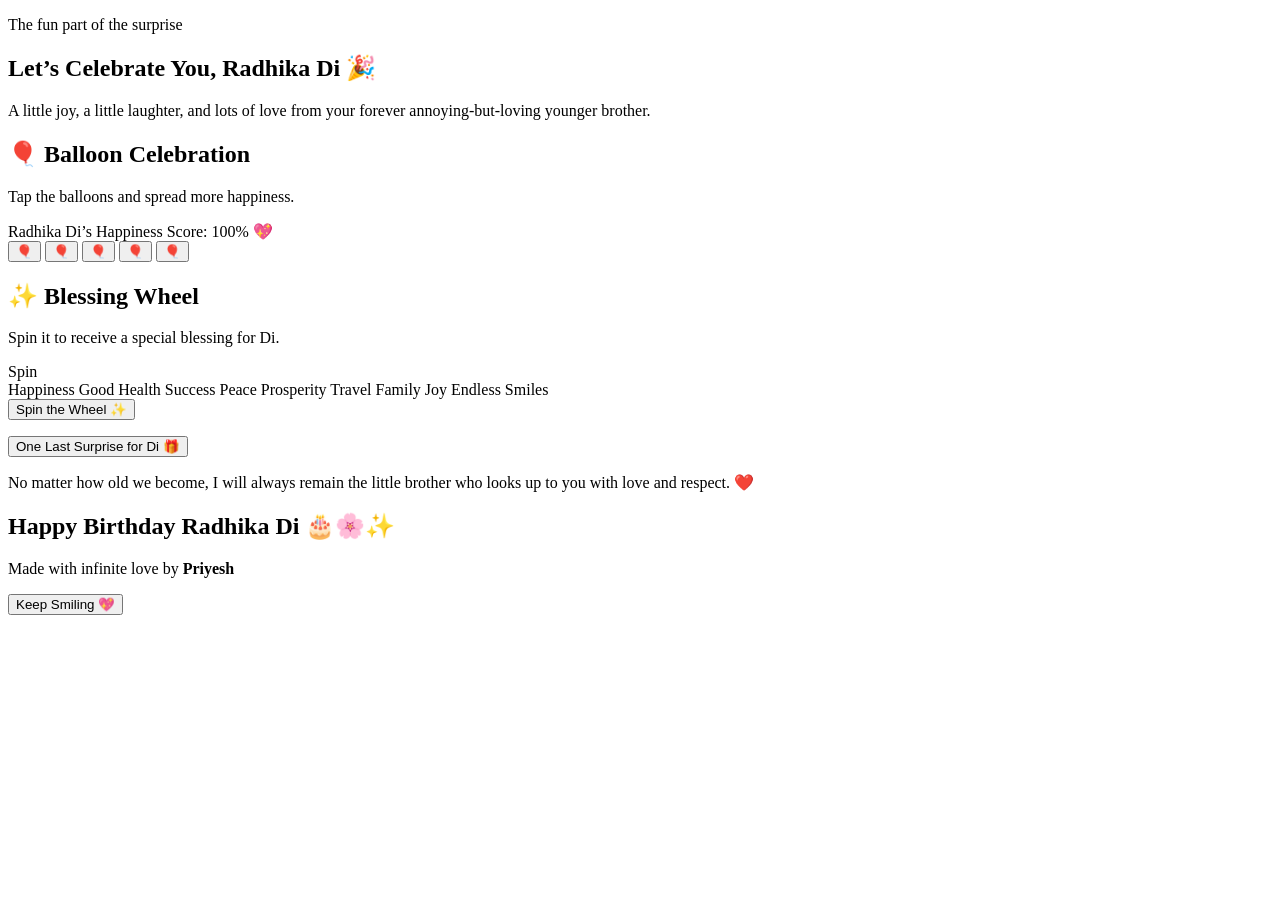
==== celebration.html @ 7d95f405 "Create celebration.html" ====
<!DOCTYPE html>
<html lang="en">
<head>
  <meta charset="UTF-8" />
  <meta name="viewport" content="width=device-width, initial-scale=1.0" />
  <title>Celebrate Radhika Di 🎈✨</title>

  <link rel="preconnect" href="https://fonts.googleapis.com" />
  <link rel="preconnect" href="https://fonts.gstatic.com" crossorigin />
  <link href="https://fonts.googleapis.com/css2?family=Inter:wght@300;400;500;600&family=Poppins:wght@400;500;600;700;800&family=Caveat:wght@500;700&display=swap" rel="stylesheet" />

  <link rel="stylesheet" href="style.css" />
</head>
<body class="celebration-page">
  <div class="celebration-background"></div>

  <main class="celebration-main">
    <section class="celebration-hero fade-up">
      <p class="section-tag">The fun part of the surprise</p>
      <h1>Let’s Celebrate You, Radhika Di 🎉</h1>
      <p>
        A little joy, a little laughter, and lots of love from your forever
        annoying-but-loving younger brother.
      </p>
    </section>

    <section class="balloon-section glass-card fade-up">
      <div class="section-heading">
        <h2>🎈 Balloon Celebration</h2>
        <p>Tap the balloons and spread more happiness.</p>
      </div>

      <div class="score-board" id="scoreBoard">
        Radhika Di’s Happiness Score: <span id="scoreValue">100</span>% 💖
      </div>

      <div class="balloon-area" id="balloonArea">
        <button class="balloon balloon-pink">🎈</button>
        <button class="balloon balloon-gold">🎈</button>
        <button class="balloon balloon-rose">🎈</button>
        <button class="balloon balloon-peach">🎈</button>
        <button class="balloon balloon-cream">🎈</button>
      </div>
    </section>

    <section class="wheel-section glass-card fade-up">
      <div class="section-heading">
        <h2>✨ Blessing Wheel</h2>
        <p>Spin it to receive a special blessing for Di.</p>
      </div>

      <div class="wheel-wrapper">
        <div class="wheel-pointer"></div>

        <div class="blessing-wheel" id="blessingWheel">
          <div class="wheel-center">Spin</div>

          <span class="wheel-label label-1">Happiness</span>
          <span class="wheel-label label-2">Good Health</span>
          <span class="wheel-label label-3">Success</span>
          <span class="wheel-label label-4">Peace</span>
          <span class="wheel-label label-5">Prosperity</span>
          <span class="wheel-label label-6">Travel</span>
          <span class="wheel-label label-7">Family Joy</span>
          <span class="wheel-label label-8">Endless Smiles</span>
        </div>
      </div>

      <button class="spin-button" id="spinWheelButton">
        Spin the Wheel ✨
      </button>

      <p class="wheel-result" id="wheelResult"></p>
    </section>

    <section class="final-surprise-section fade-up">
      <button class="surprise-button" id="finalSurpriseButton">
        One Last Surprise for Di 🎁
      </button>
    </section>
  </main>

  <div class="final-overlay" id="finalOverlay">
    <div class="overlay-hearts" id="overlayHearts"></div>

    <div class="final-card glass-card">
      <p class="overlay-message">
        No matter how old we become, I will always remain the little brother
        who looks up to you with love and respect. ❤️
      </p>

      <h2>Happy Birthday Radhika Di 🎂🌸✨</h2>

      <p class="overlay-signature">
        Made with infinite love by <strong>Priyesh</strong>
      </p>

      <button class="close-overlay" id="closeOverlayButton">
        Keep Smiling 💖
      </button>
    </div>
  </div>

  <script src="script.js"></script>
</body>
</html>
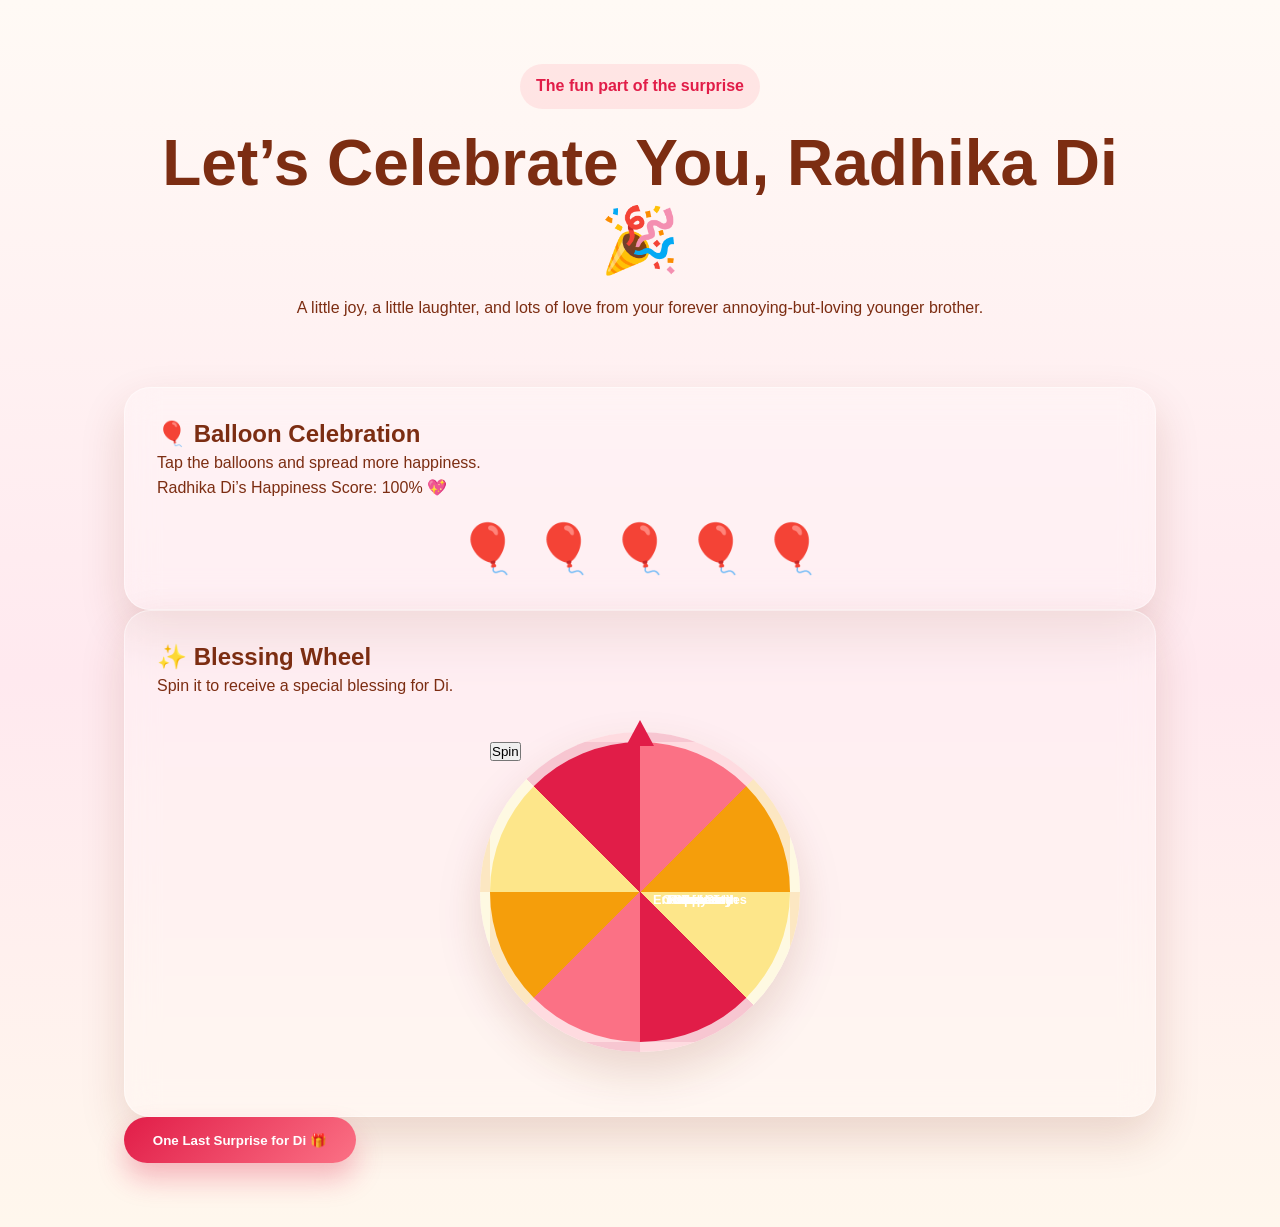
==== commit da77159c: "Updating celebration.html" ====
--- a/celebration.html
+++ b/celebration.html
@@ -43,35 +43,33 @@
       </div>
     </section>
 
-    <section class="wheel-section glass-card fade-up">
-      <div class="section-heading">
-        <h2>✨ Blessing Wheel</h2>
-        <p>Spin it to receive a special blessing for Di.</p>
-      </div>
+   <section class="wheel-section glass-card fade-up">
+  <div class="section-heading">
+    <h2>✨ Blessing Wheel</h2>
+    <p>Spin it to receive a special blessing for Di.</p>
+  </div>
 
-      <div class="wheel-wrapper">
-        <div class="wheel-pointer"></div>
+  <div class="wheel-wrapper">
+    <div class="wheel-pointer"></div>
 
-        <div class="blessing-wheel" id="blessingWheel">
-          <div class="wheel-center">Spin</div>
+    <div class="blessing-wheel" id="blessingWheel">
+      <div class="wheel-label l1">Happiness</div>
+      <div class="wheel-label l2">Good Health</div>
+      <div class="wheel-label l3">Success</div>
+      <div class="wheel-label l4">Peace</div>
+      <div class="wheel-label l5">Prosperity</div>
+      <div class="wheel-label l6">Travel</div>
+      <div class="wheel-label l7">Family Joy</div>
+      <div class="wheel-label l8">Endless Smiles</div>
 
-          <span class="wheel-label label-1">Happiness</span>
-          <span class="wheel-label label-2">Good Health</span>
-          <span class="wheel-label label-3">Success</span>
-          <span class="wheel-label label-4">Peace</span>
-          <span class="wheel-label label-5">Prosperity</span>
-          <span class="wheel-label label-6">Travel</span>
-          <span class="wheel-label label-7">Family Joy</span>
-          <span class="wheel-label label-8">Endless Smiles</span>
-        </div>
-      </div>
+      <button class="wheel-center-btn" id="spinWheelButton">
+        Spin
+      </button>
+    </div>
+  </div>
 
-      <button class="spin-button" id="spinWheelButton">
-        Spin the Wheel ✨
-      </button>
-
-      <p class="wheel-result" id="wheelResult"></p>
-    </section>
+  <p class="wheel-result" id="wheelResult"></p>
+</section>
 
     <section class="final-surprise-section fade-up">
       <button class="surprise-button" id="finalSurpriseButton">
--- a/style.css
+++ b/style.css
@@ -0,0 +1,647 @@
+:root {
+  --cream: #fff7ed;
+  --cream-strong: #ffedd5;
+  --rose: #e11d48;
+  --rose-soft: #fb7185;
+  --gold: #f59e0b;
+  --brown: #7c2d12;
+  --brown-soft: #9a3412;
+  --white: #ffffff;
+  --shadow: 0 20px 45px rgba(124, 45, 18, 0.16);
+  --glass: rgba(255, 255, 255, 0.22);
+  --glass-border: rgba(255, 255, 255, 0.45);
+}
+
+* {
+  margin: 0;
+  padding: 0;
+  box-sizing: border-box;
+}
+
+html {
+  scroll-behavior: smooth;
+}
+
+body {
+  font-family: "Inter", sans-serif;
+  background: linear-gradient(180deg, #fffaf5 0%, #ffe9ef 55%, #fff7ed 100%);
+  color: var(--brown);
+  min-height: 100vh;
+  overflow-x: hidden;
+}
+
+h1,
+h2,
+h3 {
+  font-family: "Poppins", sans-serif;
+  line-height: 1.2;
+  color: var(--brown);
+}
+
+p {
+  line-height: 1.8;
+}
+
+.handwritten {
+  font-family: "Caveat", cursive;
+  font-size: 1.6rem;
+  color: var(--rose);
+  margin-bottom: 0.8rem;
+}
+
+/* ================= LAYOUT ================= */
+.hero,
+.memories-main,
+.celebration-main {
+  width: min(100%, 1080px);
+  margin: auto;
+  padding: 4rem 1.5rem;
+}
+
+.hero {
+  text-align: center;
+}
+
+.memory-hero,
+.celebration-hero {
+  text-align: center;
+  margin-bottom: 4rem;
+}
+
+.hero h1,
+.memory-hero h1,
+.celebration-hero h1 {
+  font-size: clamp(2.5rem, 5vw, 4.5rem);
+  margin-bottom: 1rem;
+}
+
+.subtitle {
+  max-width: 650px;
+  margin: auto;
+  font-size: 1.1rem;
+}
+
+.section-tag {
+  display: inline-block;
+  padding: 0.5rem 1rem;
+  border-radius: 999px;
+  background: rgba(251, 113, 133, 0.14);
+  color: var(--rose);
+  font-weight: 700;
+  margin-bottom: 1rem;
+}
+
+/* ================= ANIMATIONS ================= */
+.fade-up {
+  animation: fadeUp 0.9s ease both;
+}
+
+@keyframes fadeUp {
+  from {
+    opacity: 0;
+    transform: translateY(30px);
+  }
+
+  to {
+    opacity: 1;
+    transform: translateY(0);
+  }
+}
+
+/* ================= PARTICLES ================= */
+.particles {
+  position: fixed;
+  inset: 0;
+  overflow: hidden;
+  pointer-events: none;
+}
+
+.particles span {
+  position: absolute;
+  bottom: -40px;
+  width: 10px;
+  height: 10px;
+  border-radius: 50%;
+  background: rgba(245, 158, 11, 0.45);
+  animation: floatParticle linear infinite;
+}
+
+.particles span:nth-child(1) { left: 8%; animation-duration: 9s; }
+.particles span:nth-child(2) { left: 18%; animation-duration: 11s; }
+.particles span:nth-child(3) { left: 32%; animation-duration: 10s; }
+.particles span:nth-child(4) { left: 46%; animation-duration: 13s; }
+.particles span:nth-child(5) { left: 58%; animation-duration: 12s; }
+.particles span:nth-child(6) { left: 70%; animation-duration: 15s; }
+.particles span:nth-child(7) { left: 84%; animation-duration: 10s; }
+.particles span:nth-child(8) { left: 92%; animation-duration: 14s; }
+
+@keyframes floatParticle {
+  0% {
+    transform: translateY(0) scale(0.8);
+    opacity: 0;
+  }
+
+  10% {
+    opacity: 1;
+  }
+
+  100% {
+    transform: translateY(-110vh) scale(1.2);
+    opacity: 0;
+  }
+}
+
+/* ================= CAKE ================= */
+/* ================= BEAUTIFUL REALISTIC CAKE ================= */
+.cake-wrapper {
+  margin: 4rem auto 2rem;
+  display: flex;
+  justify-content: center;
+  position: relative;
+}
+
+.cake-container {
+  position: relative;
+  width: 300px;
+  height: 390px;
+  cursor: pointer;
+  animation: cakeFloat 3.5s ease-in-out infinite;
+  transition: transform 0.25s ease;
+}
+
+.cake-container:hover {
+  transform: scale(1.06);
+}
+
+.cake-container:active {
+  transform: scale(0.95);
+}
+
+@keyframes cakeFloat {
+  0%,
+  100% {
+    transform: translateY(0);
+  }
+
+  50% {
+    transform: translateY(-14px);
+  }
+}
+
+.cake-shadow {
+  position: absolute;
+  bottom: 0;
+  left: 50%;
+  transform: translateX(-50%);
+  width: 240px;
+  height: 28px;
+  background: rgba(124, 45, 18, 0.18);
+  filter: blur(18px);
+  border-radius: 50%;
+}
+
+.cake {
+  position: absolute;
+  left: 50%;
+  transform: translateX(-50%);
+  border-radius: 24px;
+  background: linear-gradient(
+    180deg,
+    #fffefb 0%,
+    #fff1e6 35%,
+    #ffd7c2 70%,
+    #f5c0a0 100%
+  );
+  box-shadow:
+    inset 0 -12px 0 rgba(124, 45, 18, 0.08),
+    inset 0 8px 0 rgba(255, 255, 255, 0.55),
+    0 18px 32px rgba(124, 45, 18, 0.22);
+}
+
+.cake-top {
+  width: 150px;
+  height: 68px;
+  top: 92px;
+}
+
+.cake-middle {
+  width: 205px;
+  height: 86px;
+  top: 170px;
+}
+
+.cake-bottom {
+  width: 258px;
+  height: 108px;
+  top: 272px;
+}
+
+.cake::before {
+  content: "";
+  position: absolute;
+  top: -8px;
+  left: 10px;
+  right: 10px;
+  height: 16px;
+  border-radius: 999px;
+  background: linear-gradient(180deg, #fff 0%, #ffe4ec 100%);
+  box-shadow: 0 4px 10px rgba(251, 113, 133, 0.25);
+}
+
+.cake::after {
+  content: "";
+  position: absolute;
+  top: 8px;
+  left: 0;
+  width: 100%;
+  height: 22px;
+  background: radial-gradient(circle at 10px 0, #fb7185 8px, transparent 9px) repeat-x;
+  background-size: 26px 22px;
+  opacity: 0.9;
+}
+
+.cake-board {
+  position: absolute;
+  bottom: -16px;
+  left: 50%;
+  transform: translateX(-50%);
+  width: 300px;
+  height: 22px;
+  border-radius: 999px;
+  background: linear-gradient(180deg, #fcd34d 0%, #f59e0b 100%);
+  box-shadow: 0 10px 22px rgba(245, 158, 11, 0.35);
+}
+
+.candle {
+  position: absolute;
+  top: 20px;
+  left: 50%;
+  transform: translateX(-50%);
+  width: 18px;
+  height: 82px;
+  border-radius: 999px;
+  background: repeating-linear-gradient(
+    45deg,
+    #ffffff,
+    #ffffff 8px,
+    #f59e0b 8px,
+    #f59e0b 16px
+  );
+  box-shadow: 0 4px 12px rgba(245, 158, 11, 0.22);
+}
+
+.flame {
+  position: absolute;
+  top: -28px;
+  left: 50%;
+  width: 28px;
+  height: 42px;
+  transform: translateX(-50%);
+  border-radius: 50%;
+  background: radial-gradient(circle, #fff7b0 0%, #ffd34d 38%, #fb923c 78%);
+  filter: drop-shadow(0 0 16px rgba(245, 158, 11, 0.9));
+  animation: flicker 0.18s ease-in-out infinite alternate;
+}
+
+.flame.sparkle {
+  transform: translateX(-50%) scale(1.35);
+  filter: drop-shadow(0 0 28px rgba(245, 158, 11, 1));
+}
+
+@keyframes flicker {
+  from {
+    transform: translateX(-50%) rotate(-2deg);
+  }
+
+  to {
+    transform: translateX(-50%) rotate(2deg);
+  }
+}
+
+/* ================= BUTTONS ================= */
+.next-page-wrapper {
+  margin-top: 2rem;
+  opacity: 0;
+  transform: translateY(12px);
+  transition: all 0.5s ease;
+}
+
+.next-page-wrapper.show {
+  opacity: 1;
+  transform: translateY(0);
+}
+
+.next-button,
+.spin-button,
+.surprise-button,
+.close-overlay {
+  display: inline-block;
+  padding: 0.95rem 1.8rem;
+  border-radius: 999px;
+  background: linear-gradient(135deg, var(--rose), var(--rose-soft));
+  color: var(--white);
+  text-decoration: none;
+  font-weight: 700;
+  border: none;
+  cursor: pointer;
+  transition: transform 0.2s ease, box-shadow 0.2s ease;
+  box-shadow: 0 16px 28px rgba(225, 29, 72, 0.28);
+}
+
+.next-button:hover,
+.spin-button:hover,
+.surprise-button:hover,
+.close-overlay:hover {
+  transform: translateY(-3px);
+  box-shadow: 0 22px 36px rgba(225, 29, 72, 0.34);
+}
+
+/* ================= CONFETTI & HEARTS ================= */
+.confetti-container,
+.hearts-container,
+.overlay-hearts {
+  position: fixed;
+  inset: 0;
+  overflow: hidden;
+  pointer-events: none;
+}
+
+.confetti-piece {
+  position: absolute;
+  top: -10px;
+  width: 10px;
+  height: 18px;
+  border-radius: 4px;
+  animation: confettiFall linear forwards;
+}
+
+@keyframes confettiFall {
+  to {
+    transform: translateY(110vh) rotate(720deg);
+    opacity: 0;
+  }
+}
+
+.heart-float {
+  position: absolute;
+  bottom: -24px;
+  font-size: 1.3rem;
+  animation: heartRise linear forwards;
+}
+
+@keyframes heartRise {
+  to {
+    transform: translateY(-115vh);
+    opacity: 0;
+  }
+}
+
+/* ================= GLASS CARD ================= */
+.glass-card {
+  background: var(--glass);
+  border: 1px solid var(--glass-border);
+  backdrop-filter: blur(16px);
+  -webkit-backdrop-filter: blur(16px);
+  border-radius: 26px;
+  padding: 2rem;
+  box-shadow: var(--shadow);
+}
+
+/* ================= PHOTO SECTION ================= */
+.di-photo-section {
+  margin: 3rem 0 4rem;
+}
+
+.di-photo-card {
+  display: grid;
+  grid-template-columns: 280px 1fr;
+  gap: 2rem;
+  align-items: center;
+  text-align: left;
+}
+
+.photo-frame {
+  width: 100%;
+  max-width: 280px;
+  aspect-ratio: 1;
+  padding: 10px;
+  border-radius: 26px;
+  background: linear-gradient(135deg, #fb7185, #f59e0b, #fde68a);
+  margin: auto;
+  box-shadow: 0 20px 40px rgba(225, 29, 72, 0.18);
+}
+
+.di-photo {
+  width: 100%;
+  height: 100%;
+  object-fit: cover;
+  border-radius: 18px;
+  display: block;
+}
+
+/* ================= TIMELINE ================= */
+.timeline-section {
+  display: grid;
+  gap: 1.5rem;
+  margin: 3rem 0;
+}
+
+.timeline-card {
+  text-align: left;
+}
+
+.timeline-card h3 {
+  margin-bottom: 0.6rem;
+  color: var(--rose);
+}
+
+/* ================= LETTER ================= */
+.letter-section {
+  text-align: left;
+  margin-top: 2rem;
+}
+
+.typewriter-cursor {
+  display: inline-block;
+  width: 2px;
+  background: var(--rose);
+  margin-left: 2px;
+  animation: blink 0.7s infinite;
+}
+
+@keyframes blink {
+  50% { opacity: 0; }
+}
+
+.signature {
+  margin-top: 1rem;
+  font-family: "Caveat", cursive;
+  font-size: 1.6rem;
+  color: var(--rose);
+}
+
+/* ================= BALLOON GAME ================= */
+.balloon-area {
+  display: flex;
+  justify-content: center;
+  gap: 1rem;
+  flex-wrap: wrap;
+  margin-top: 1.5rem;
+}
+
+.balloon {
+  font-size: 3rem;
+  background: transparent;
+  border: none;
+  cursor: pointer;
+  animation: balloonFloat 4s ease-in-out infinite;
+  transition: transform 0.2s ease;
+}
+
+.balloon.pop {
+  transform: scale(0);
+  opacity: 0;
+}
+
+@keyframes balloonFloat {
+  0%,
+  100% { transform: translateY(0); }
+  50% { transform: translateY(-18px); }
+}
+
+/* ================= WHEEL ================= */
+.wheel-wrapper {
+  position: relative;
+  width: 320px;
+  height: 320px;
+  margin: 2rem auto;
+}
+
+.wheel-pointer {
+  position: absolute;
+  top: -12px;
+  left: 50%;
+  transform: translateX(-50%);
+  width: 0;
+  height: 0;
+  border-left: 14px solid transparent;
+  border-right: 14px solid transparent;
+  border-bottom: 26px solid var(--rose);
+  z-index: 2;
+}
+
+.blessing-wheel {
+  width: 100%;
+  height: 100%;
+  border-radius: 50%;
+  border: 10px solid rgba(255, 255, 255, 0.75);
+  background: conic-gradient(
+    #fb7185 0deg 45deg,
+    #f59e0b 45deg 90deg,
+    #fde68a 90deg 135deg,
+    #e11d48 135deg 180deg,
+    #fb7185 180deg 225deg,
+    #f59e0b 225deg 270deg,
+    #fde68a 270deg 315deg,
+    #e11d48 315deg 360deg
+  );
+  position: relative;
+  transition: transform 4s cubic-bezier(0.2, 0.9, 0.25, 1);
+  box-shadow: var(--shadow);
+}
+
+.wheel-center {
+  position: absolute;
+  inset: 50% auto auto 50%;
+  transform: translate(-50%, -50%);
+  width: 90px;
+  height: 90px;
+  border-radius: 50%;
+  background: rgba(255, 255, 255, 0.92);
+  display: grid;
+  place-items: center;
+  font-weight: 800;
+  color: var(--brown);
+}
+
+.wheel-label {
+  position: absolute;
+  left: 50%;
+  top: 50%;
+  width: 120px;
+  text-align: center;
+  transform-origin: center -110px;
+  font-size: 0.8rem;
+  font-weight: 700;
+  color: var(--white);
+}
+
+.label-1 { transform: translate(-50%, -50%) rotate(0deg); }
+.label-2 { transform: translate(-50%, -50%) rotate(45deg); }
+.label-3 { transform: translate(-50%, -50%) rotate(90deg); }
+.label-4 { transform: translate(-50%, -50%) rotate(135deg); }
+.label-5 { transform: translate(-50%, -50%) rotate(180deg); }
+.label-6 { transform: translate(-50%, -50%) rotate(225deg); }
+.label-7 { transform: translate(-50%, -50%) rotate(270deg); }
+.label-8 { transform: translate(-50%, -50%) rotate(315deg); }
+
+/* ================= FINAL OVERLAY ================= */
+.final-overlay {
+  position: fixed;
+  inset: 0;
+  display: grid;
+  place-items: center;
+  padding: 1.5rem;
+  background: rgba(32, 16, 11, 0.72);
+  opacity: 0;
+  visibility: hidden;
+  transition: opacity 0.35s ease, visibility 0.35s ease;
+  z-index: 100;
+}
+
+.final-overlay.show {
+  opacity: 1;
+  visibility: visible;
+}
+
+.final-card {
+  width: min(100%, 620px);
+  text-align: center;
+}
+
+/* ================= RESPONSIVE ================= */
+@media (max-width: 768px) {
+  .hero,
+  .memories-main,
+  .celebration-main {
+    padding: 3rem 1rem;
+  }
+
+  .di-photo-card {
+    grid-template-columns: 1fr;
+    text-align: center;
+  }
+
+  .cake-container {
+    transform: scale(0.9);
+  }
+
+  .glass-card {
+    padding: 1.5rem;
+  }
+
+  .wheel-wrapper {
+    width: 280px;
+    height: 280px;
+  }
+
+  .wheel-label {
+    width: 100px;
+    transform-origin: center -95px;
+    font-size: 0.72rem;
+  }
+
+  .balloon {
+    font-size: 2.6rem;
+  }
+}
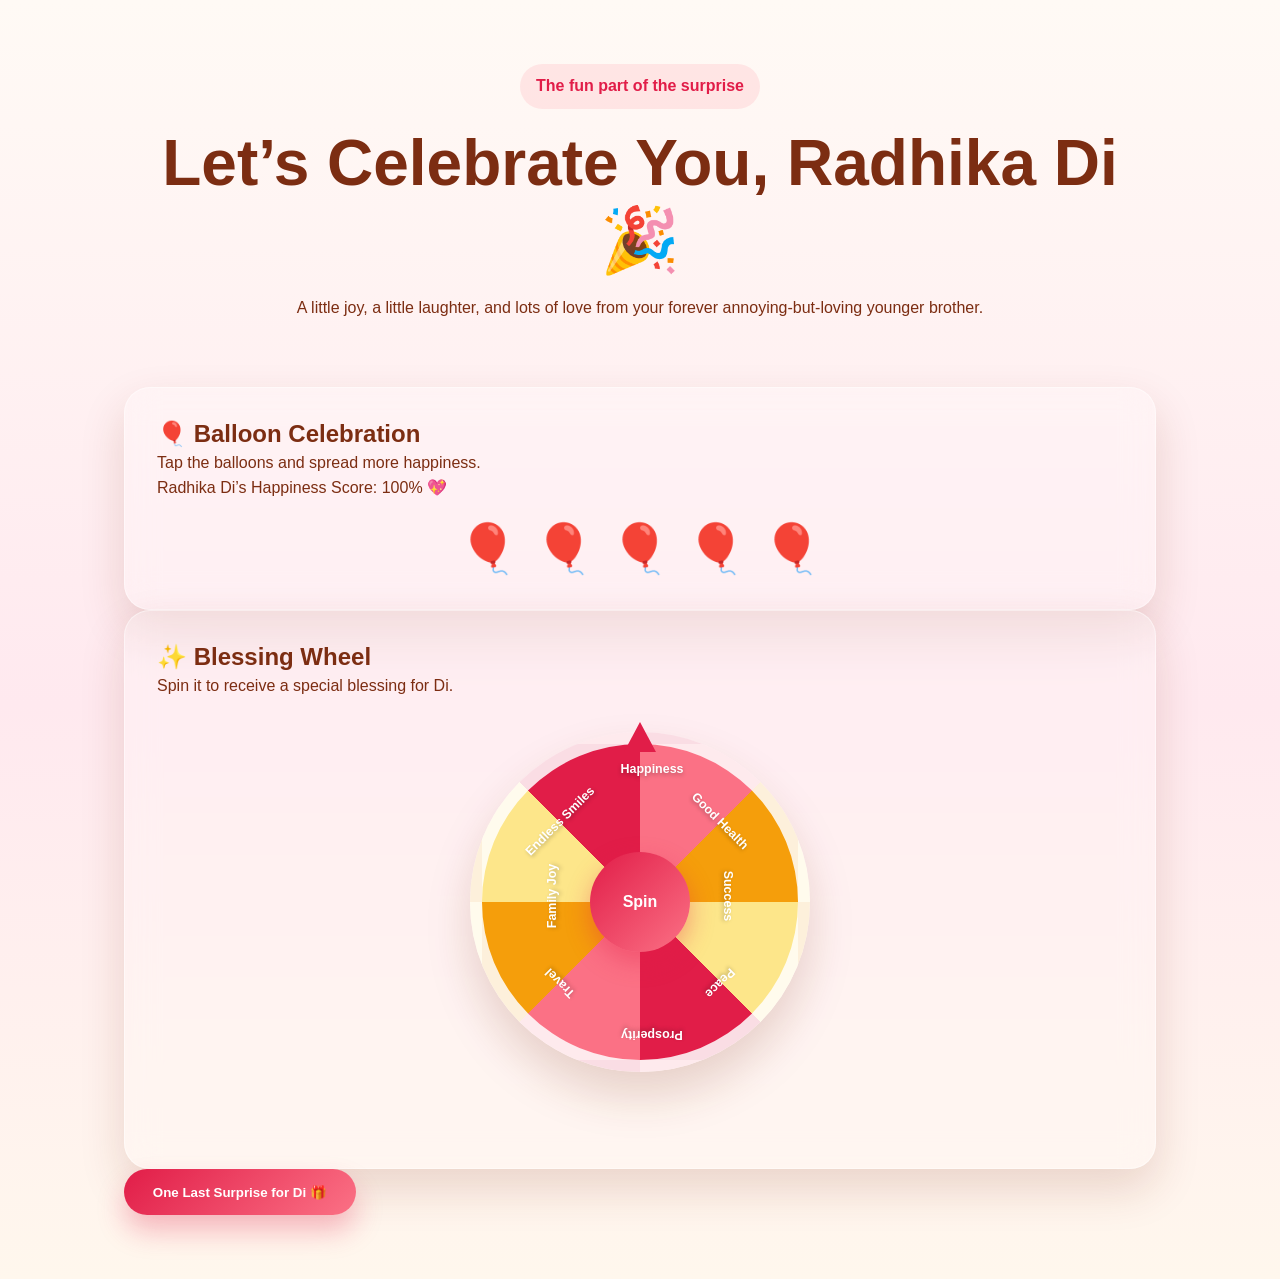
==== commit 8214f748: "Updating music in  celebration.html" ====
--- a/celebration.html
+++ b/celebration.html
@@ -12,6 +12,9 @@
   <link rel="stylesheet" href="style.css" />
 </head>
 <body class="celebration-page">
+  <audio id="pageSong" loop autoplay>
+  <source src="music.mp3" type="audio/mpeg">
+</audio>
   <div class="celebration-background"></div>
 
   <main class="celebration-main">
--- a/style.css
+++ b/style.css
@@ -510,31 +510,34 @@
 }
 
 /* ================= WHEEL ================= */
+/* ================= PERFECT BLESSING WHEEL ================= */
 .wheel-wrapper {
   position: relative;
-  width: 320px;
-  height: 320px;
+  width: 340px;
+  height: 340px;
   margin: 2rem auto;
 }
 
 .wheel-pointer {
   position: absolute;
-  top: -12px;
+  top: -10px;
   left: 50%;
   transform: translateX(-50%);
   width: 0;
   height: 0;
-  border-left: 14px solid transparent;
-  border-right: 14px solid transparent;
-  border-bottom: 26px solid var(--rose);
-  z-index: 2;
+  border-left: 16px solid transparent;
+  border-right: 16px solid transparent;
+  border-bottom: 30px solid #e11d48;
+  z-index: 10;
 }
 
 .blessing-wheel {
+  position: relative;
   width: 100%;
   height: 100%;
   border-radius: 50%;
-  border: 10px solid rgba(255, 255, 255, 0.75);
+  overflow: hidden;
+  border: 12px solid rgba(255, 255, 255, 0.85);
   background: conic-gradient(
     #fb7185 0deg 45deg,
     #f59e0b 45deg 90deg,
@@ -545,46 +548,78 @@
     #fde68a 270deg 315deg,
     #e11d48 315deg 360deg
   );
-  position: relative;
+  box-shadow: 0 24px 45px rgba(124, 45, 18, 0.18);
   transition: transform 4s cubic-bezier(0.2, 0.9, 0.25, 1);
-  box-shadow: var(--shadow);
-}
-
-.wheel-center {
-  position: absolute;
-  inset: 50% auto auto 50%;
-  transform: translate(-50%, -50%);
-  width: 90px;
-  height: 90px;
-  border-radius: 50%;
-  background: rgba(255, 255, 255, 0.92);
-  display: grid;
-  place-items: center;
-  font-weight: 800;
-  color: var(--brown);
 }
 
 .wheel-label {
   position: absolute;
-  left: 50%;
-  top: 50%;
   width: 120px;
   text-align: center;
-  transform-origin: center -110px;
-  font-size: 0.8rem;
+  font-size: 0.78rem;
   font-weight: 700;
-  color: var(--white);
-}
-
-.label-1 { transform: translate(-50%, -50%) rotate(0deg); }
-.label-2 { transform: translate(-50%, -50%) rotate(45deg); }
-.label-3 { transform: translate(-50%, -50%) rotate(90deg); }
-.label-4 { transform: translate(-50%, -50%) rotate(135deg); }
-.label-5 { transform: translate(-50%, -50%) rotate(180deg); }
-.label-6 { transform: translate(-50%, -50%) rotate(225deg); }
-.label-7 { transform: translate(-50%, -50%) rotate(270deg); }
-.label-8 { transform: translate(-50%, -50%) rotate(315deg); }
-
+  color: white;
+  text-shadow: 0 2px 4px rgba(0,0,0,0.25);
+}
+
+.l1 { top: 18px; left: 110px; }
+.l2 { top: 70px; right: 18px; transform: rotate(45deg); }
+.l3 { top: 145px; right: 10px; transform: rotate(90deg); }
+.l4 { bottom: 70px; right: 18px; transform: rotate(135deg); }
+.l5 { bottom: 18px; left: 110px; transform: rotate(180deg); }
+.l6 { bottom: 70px; left: 18px; transform: rotate(-135deg); }
+.l7 { top: 145px; left: 10px; transform: rotate(-90deg); }
+.l8 { top: 70px; left: 18px; transform: rotate(-45deg); }
+
+/* CENTER BUTTON */
+.wheel-center-btn {
+  position: absolute;
+  top: 50%;
+  left: 50%;
+  transform: translate(-50%, -50%);
+  width: 100px;
+  height: 100px;
+  border-radius: 50%;
+  border: none;
+  background: linear-gradient(135deg, #e11d48, #fb7185);
+  color: white;
+  font-weight: 800;
+  font-size: 1rem;
+  cursor: pointer;
+  z-index: 5;
+  box-shadow: 0 10px 25px rgba(225, 29, 72, 0.35);
+  transition: transform 0.2s ease;
+}
+
+.wheel-center-btn:hover {
+  transform: translate(-50%, -50%) scale(1.08);
+}
+
+.wheel-result {
+  margin-top: 1.5rem;
+  text-align: center;
+  font-weight: 600;
+  color: #e11d48;
+  min-height: 2rem;
+}
+
+@media (max-width: 768px) {
+  .wheel-wrapper {
+    width: 280px;
+    height: 280px;
+  }
+
+  .wheel-label {
+    font-size: 0.68rem;
+    width: 90px;
+  }
+
+  .wheel-center-btn {
+    width: 82px;
+    height: 82px;
+    font-size: 0.9rem;
+  }
+}
 /* ================= FINAL OVERLAY ================= */
 .final-overlay {
   position: fixed;
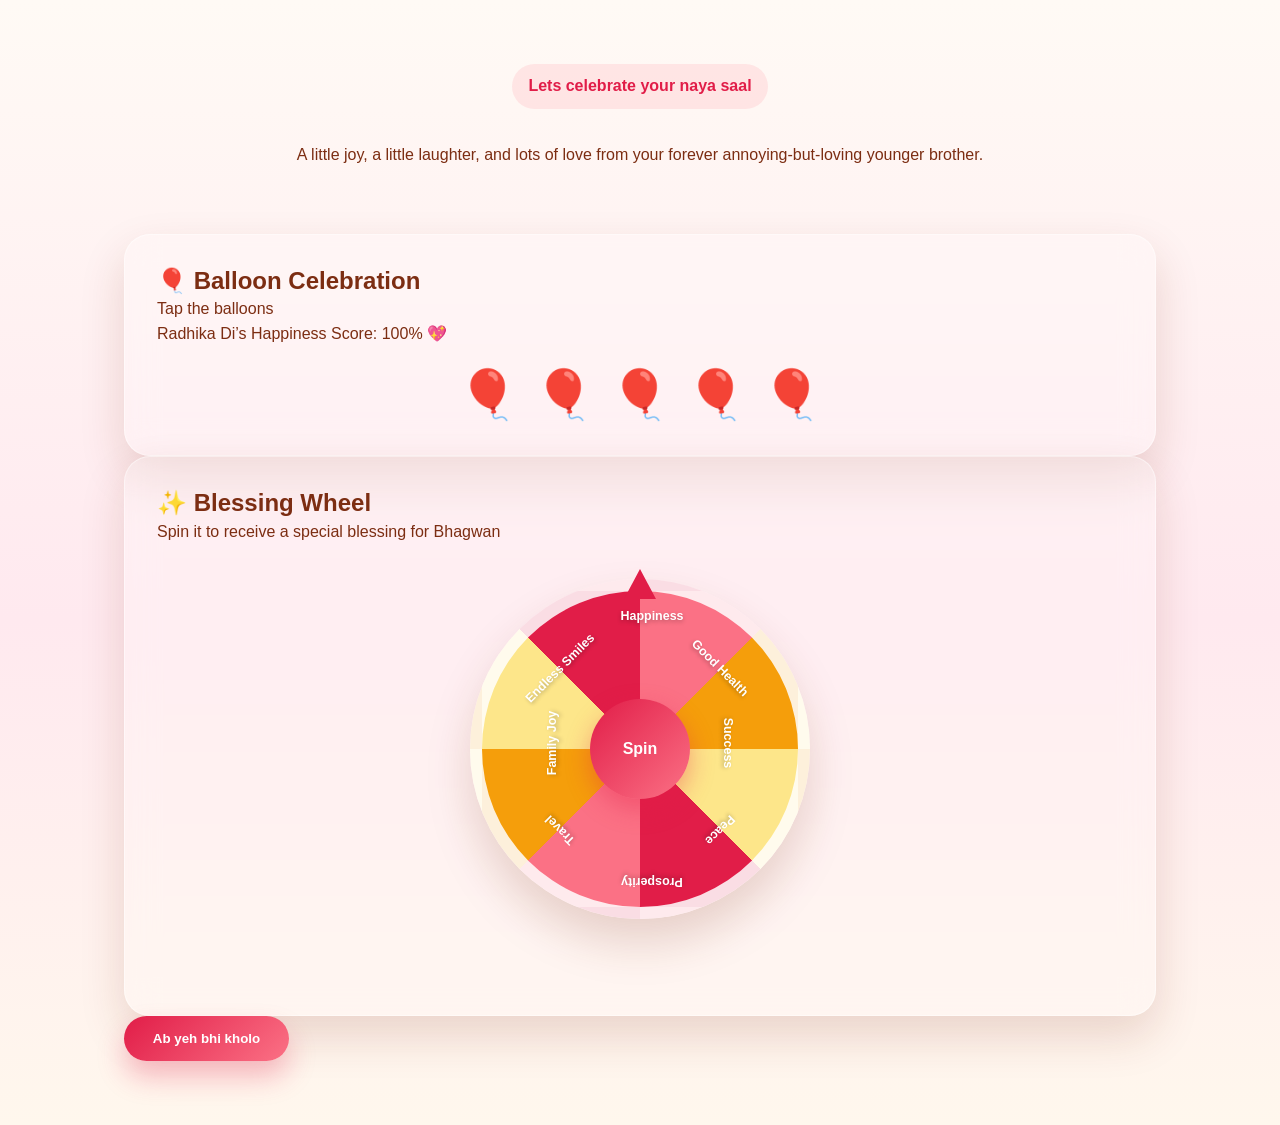
==== commit fd090c0d: "Update celebration.html" ====
--- a/celebration.html
+++ b/celebration.html
@@ -3,7 +3,7 @@
 <head>
   <meta charset="UTF-8" />
   <meta name="viewport" content="width=device-width, initial-scale=1.0" />
-  <title>Celebrate Radhika Di 🎈✨</title>
+  <title>Celebrate Karo 🎈✨</title>
 
   <link rel="preconnect" href="https://fonts.googleapis.com" />
   <link rel="preconnect" href="https://fonts.gstatic.com" crossorigin />
@@ -13,14 +13,14 @@
 </head>
 <body class="celebration-page">
   <audio id="pageSong" loop autoplay>
-  <source src="music.mp3" type="audio/mpeg">
+  <source src="music1.mp3" type="audio/mpeg">
 </audio>
   <div class="celebration-background"></div>
 
   <main class="celebration-main">
     <section class="celebration-hero fade-up">
-      <p class="section-tag">The fun part of the surprise</p>
-      <h1>Let’s Celebrate You, Radhika Di 🎉</h1>
+      <p class="section-tag">Lets celebrate your naya saal</p>
+      <h1></h1>
       <p>
         A little joy, a little laughter, and lots of love from your forever
         annoying-but-loving younger brother.
@@ -30,7 +30,7 @@
     <section class="balloon-section glass-card fade-up">
       <div class="section-heading">
         <h2>🎈 Balloon Celebration</h2>
-        <p>Tap the balloons and spread more happiness.</p>
+        <p>Tap the balloons</p>
       </div>
 
       <div class="score-board" id="scoreBoard">
@@ -49,7 +49,7 @@
    <section class="wheel-section glass-card fade-up">
   <div class="section-heading">
     <h2>✨ Blessing Wheel</h2>
-    <p>Spin it to receive a special blessing for Di.</p>
+    <p>Spin it to receive a special blessing for Bhagwan</p>
   </div>
 
   <div class="wheel-wrapper">
@@ -76,7 +76,7 @@
 
     <section class="final-surprise-section fade-up">
       <button class="surprise-button" id="finalSurpriseButton">
-        One Last Surprise for Di 🎁
+        Ab yeh bhi kholo
       </button>
     </section>
   </main>
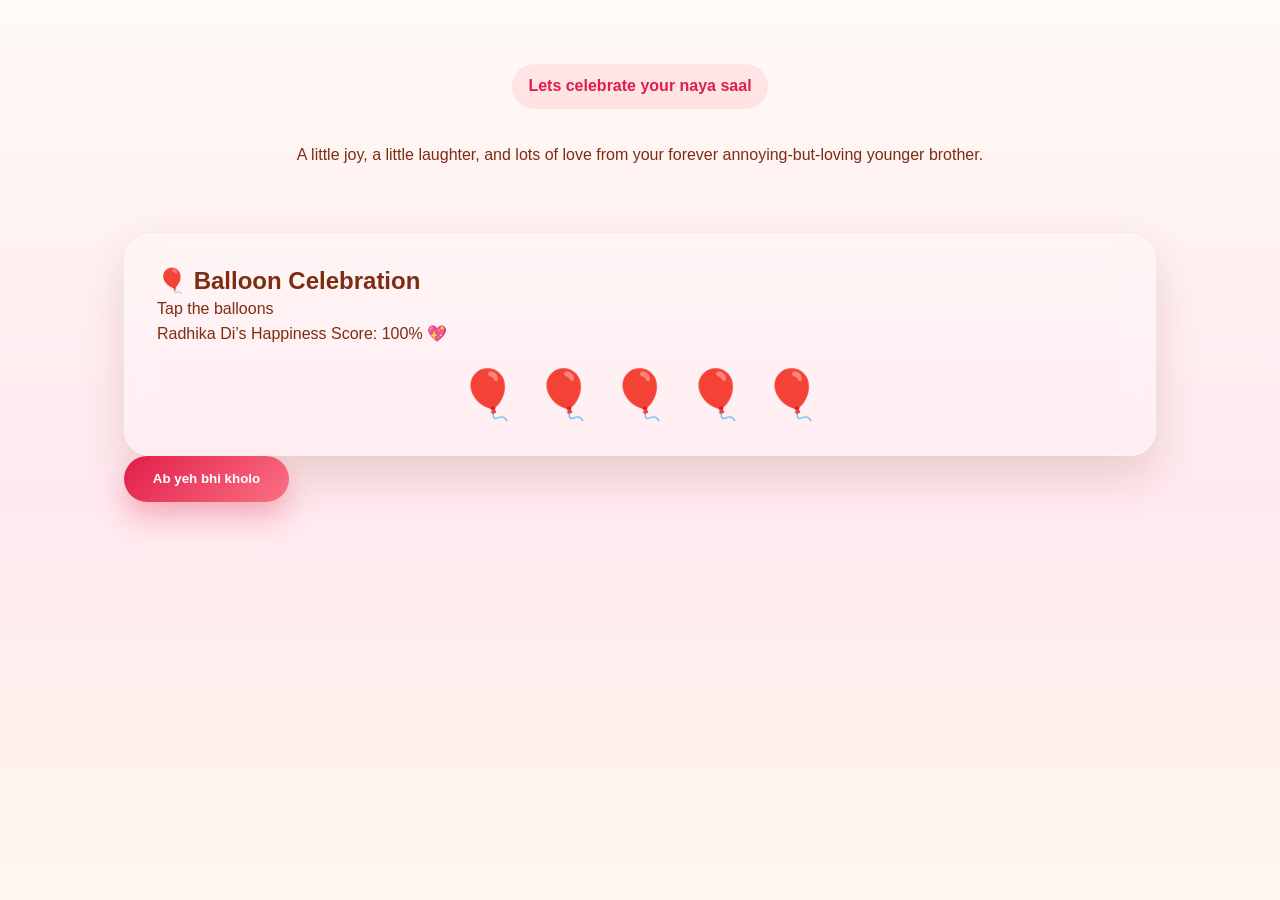
==== commit e552abf8: "maybe final celebration.html" ====
--- a/celebration.html
+++ b/celebration.html
@@ -46,33 +46,7 @@
       </div>
     </section>
 
-   <section class="wheel-section glass-card fade-up">
-  <div class="section-heading">
-    <h2>✨ Blessing Wheel</h2>
-    <p>Spin it to receive a special blessing for Bhagwan</p>
-  </div>
-
-  <div class="wheel-wrapper">
-    <div class="wheel-pointer"></div>
-
-    <div class="blessing-wheel" id="blessingWheel">
-      <div class="wheel-label l1">Happiness</div>
-      <div class="wheel-label l2">Good Health</div>
-      <div class="wheel-label l3">Success</div>
-      <div class="wheel-label l4">Peace</div>
-      <div class="wheel-label l5">Prosperity</div>
-      <div class="wheel-label l6">Travel</div>
-      <div class="wheel-label l7">Family Joy</div>
-      <div class="wheel-label l8">Endless Smiles</div>
-
-      <button class="wheel-center-btn" id="spinWheelButton">
-        Spin
-      </button>
-    </div>
-  </div>
-
-  <p class="wheel-result" id="wheelResult"></p>
-</section>
+  
 
     <section class="final-surprise-section fade-up">
       <button class="surprise-button" id="finalSurpriseButton">
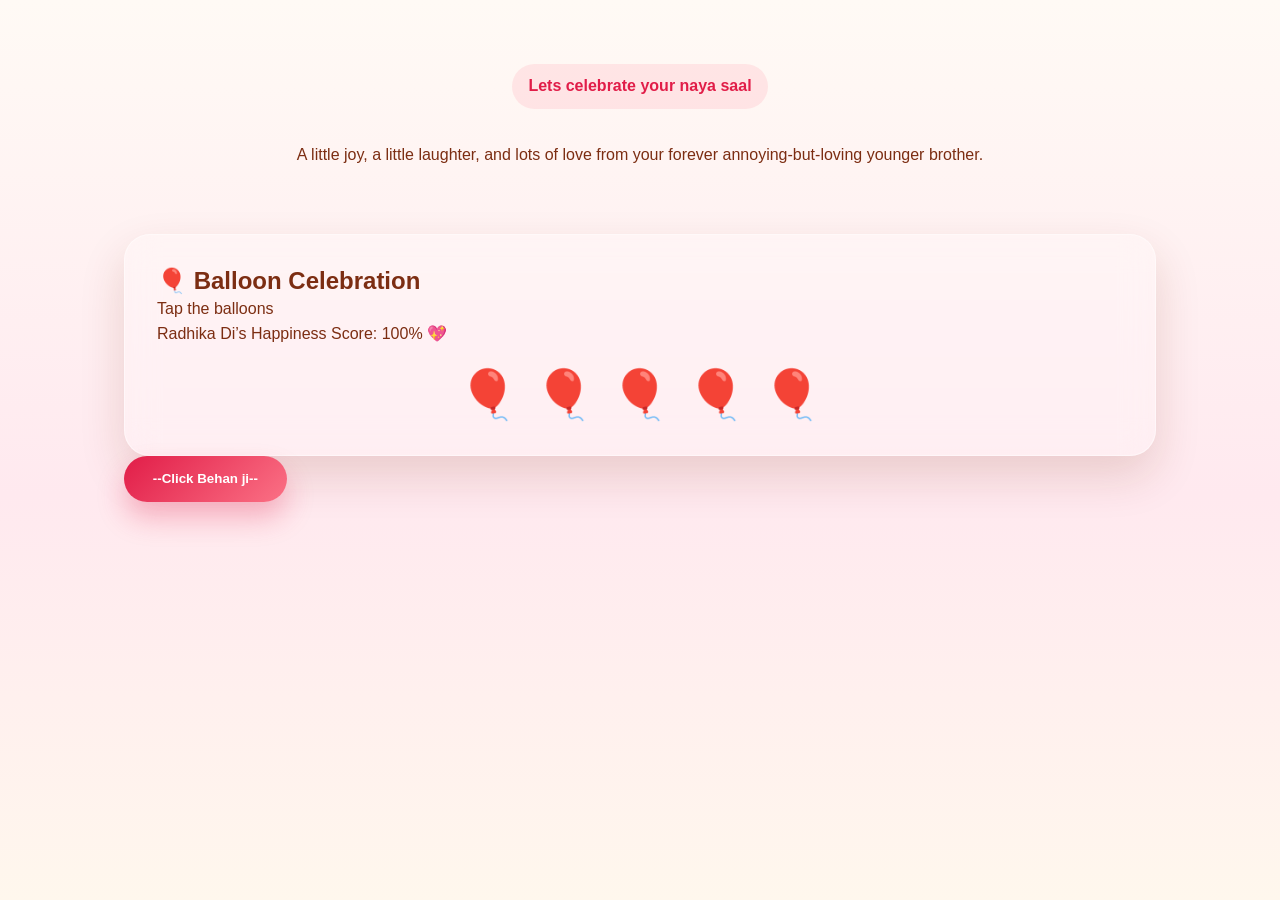
==== commit b52f94d3: "last update celebration.html" ====
--- a/celebration.html
+++ b/celebration.html
@@ -48,11 +48,11 @@
 
   
 
-    <section class="final-surprise-section fade-up">
-      <button class="surprise-button" id="finalSurpriseButton">
-        Ab yeh bhi kholo
-      </button>
-    </section>
+    <div class="final-surprise-section fade-up">
+  <button class="surprise-button" id="finalSurpriseButton">
+    --Click Behan ji--
+  </button>
+</div>
   </main>
 
   <div class="final-overlay" id="finalOverlay">
--- a/style.css
+++ b/style.css
@@ -11,7 +11,14 @@
   --glass: rgba(255, 255, 255, 0.22);
   --glass-border: rgba(255, 255, 255, 0.45);
 }
-
+#typewriterText {
+  white-space: pre-wrap;
+  font-size: 1rem;
+  line-height: 1.8;
+  text-align: left;
+  word-break: break-word;
+  padding: 1rem;
+}
 * {
   margin: 0;
   padding: 0;
